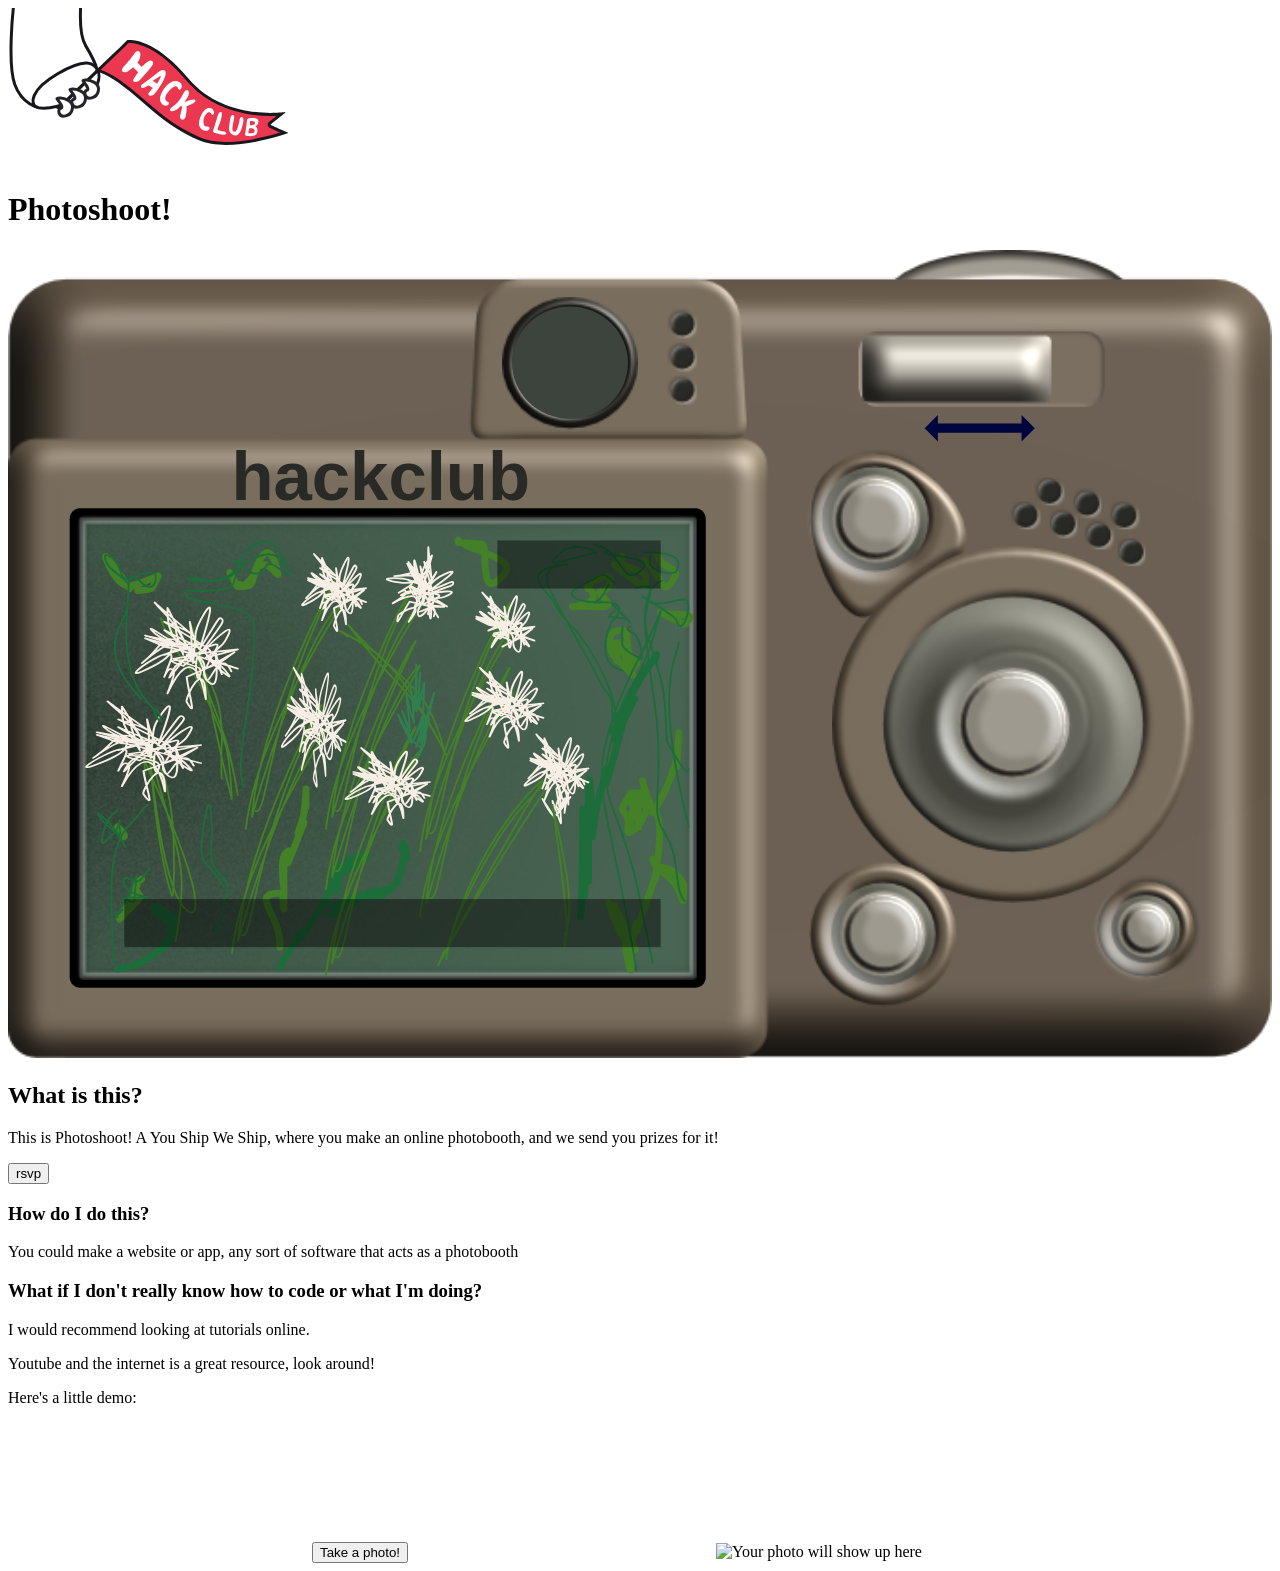
==== rsvp.html @ a75d9b8b "setting up website" ====
<!DOCTYPE html>
<html lang="en">
    <head>
        <meta charset="UTF-8" />
        <meta name="viewport" content="width=device-width, initial-scale=1.0" />
        <title>Photoshoot!</title>
        <script src="" defer></script>
        <link rel="stylesheet" type="text/css" href="style.css" />
    </head>
    <body>
        <div>
            <img src="imgs/flag-orpheus-top.svg"/>
        </div>
        <div>
            <h1>Photoshoot!</h1>
        </div>
        <div>
            <img src="imgs/camera.svg"/>
        </div>
        <div>
            <h2>What is this?</h2>
            <p>This is Photoshoot! A You Ship We Ship, where you make an online photobooth, and we send you prizes for it!</p>
            <button>rsvp</button>
        </div>
        <div>
            <h3>How do I do this?</h3>
            <p>You could make a website or app, any sort of software that acts as a photobooth</p>
            <h3>What if I don't really know how to code or what I'm doing?</h3>
            <p>I would recommend looking at tutorials online.</p>
            <p>Youtube and the internet is a great resource, look around!</p>
        </div>

        <div>Here's a little demo:</div>
        <video autoplay playsinline></video>
        <button id="cameraBtn">Take a photo!</button>
        <canvas></canvas>
        <img id="photo" alt="Your photo will show up here"/>

    </body>
</html>
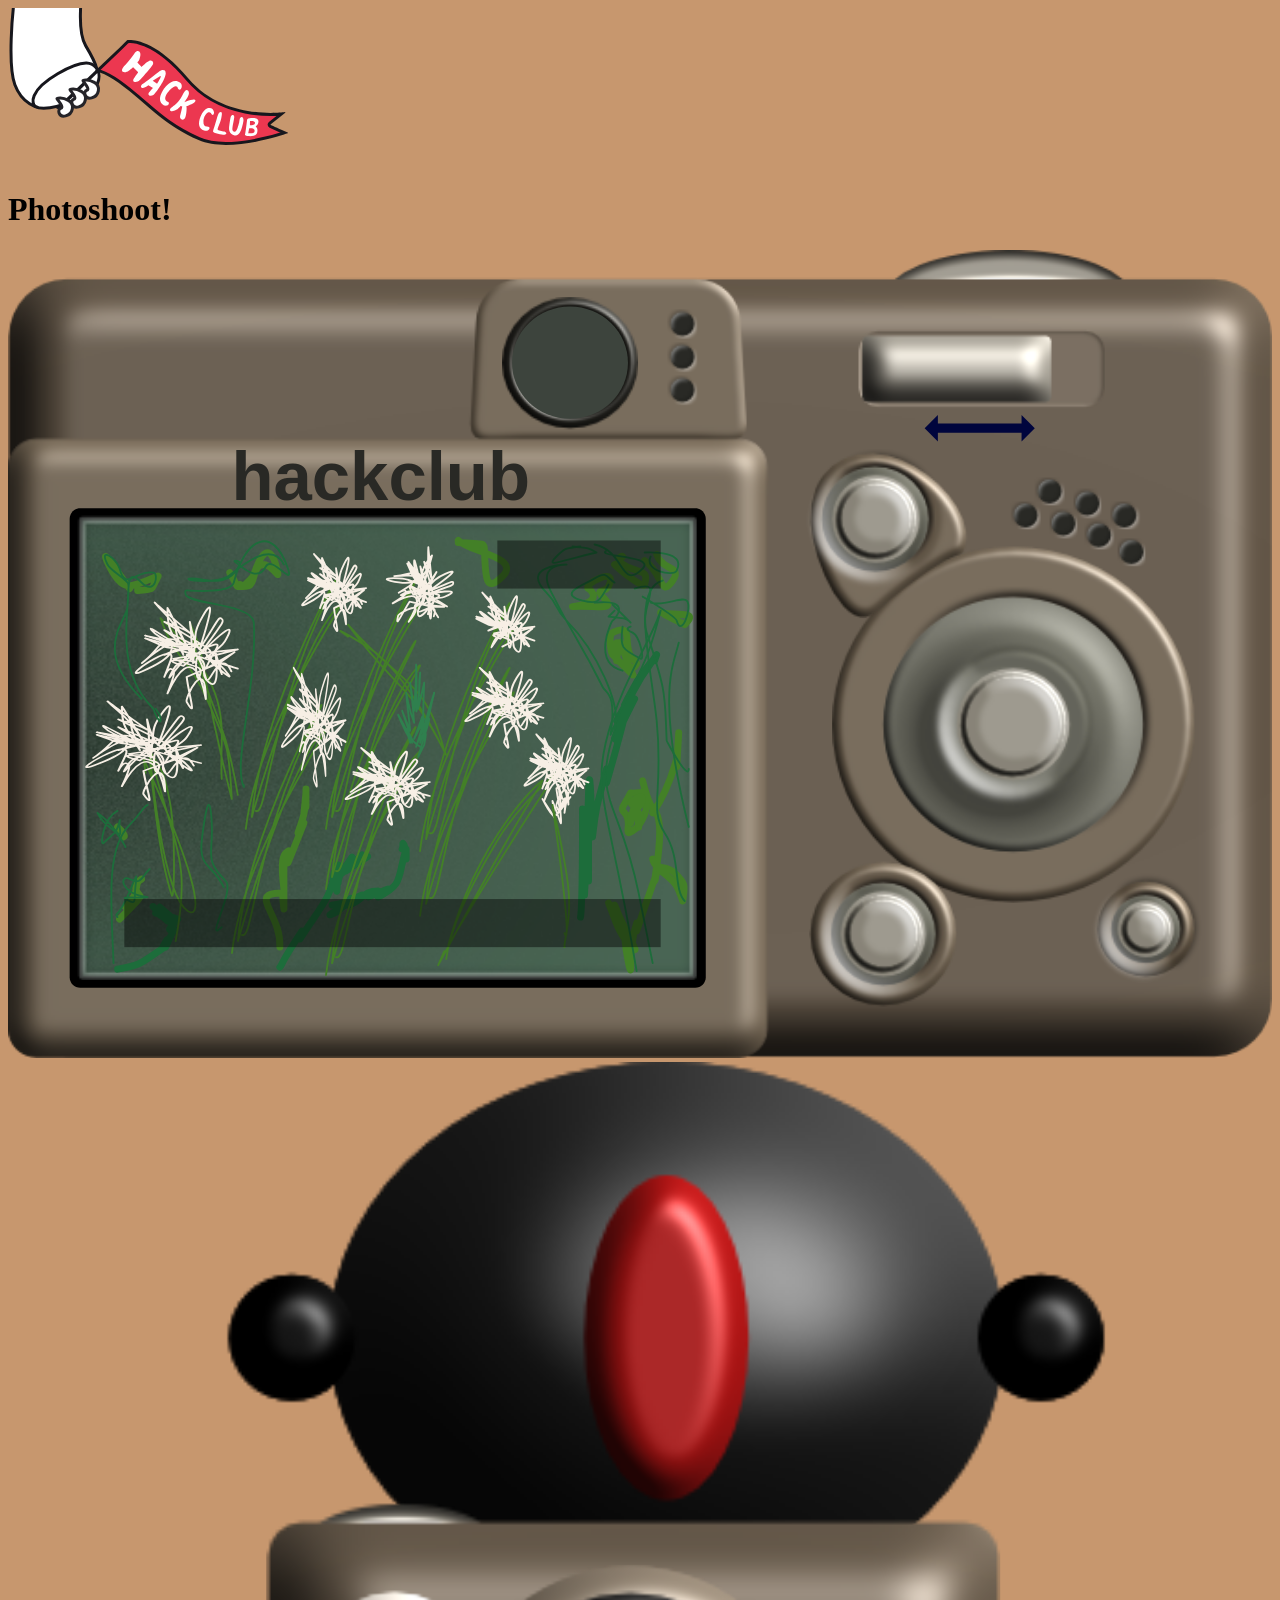
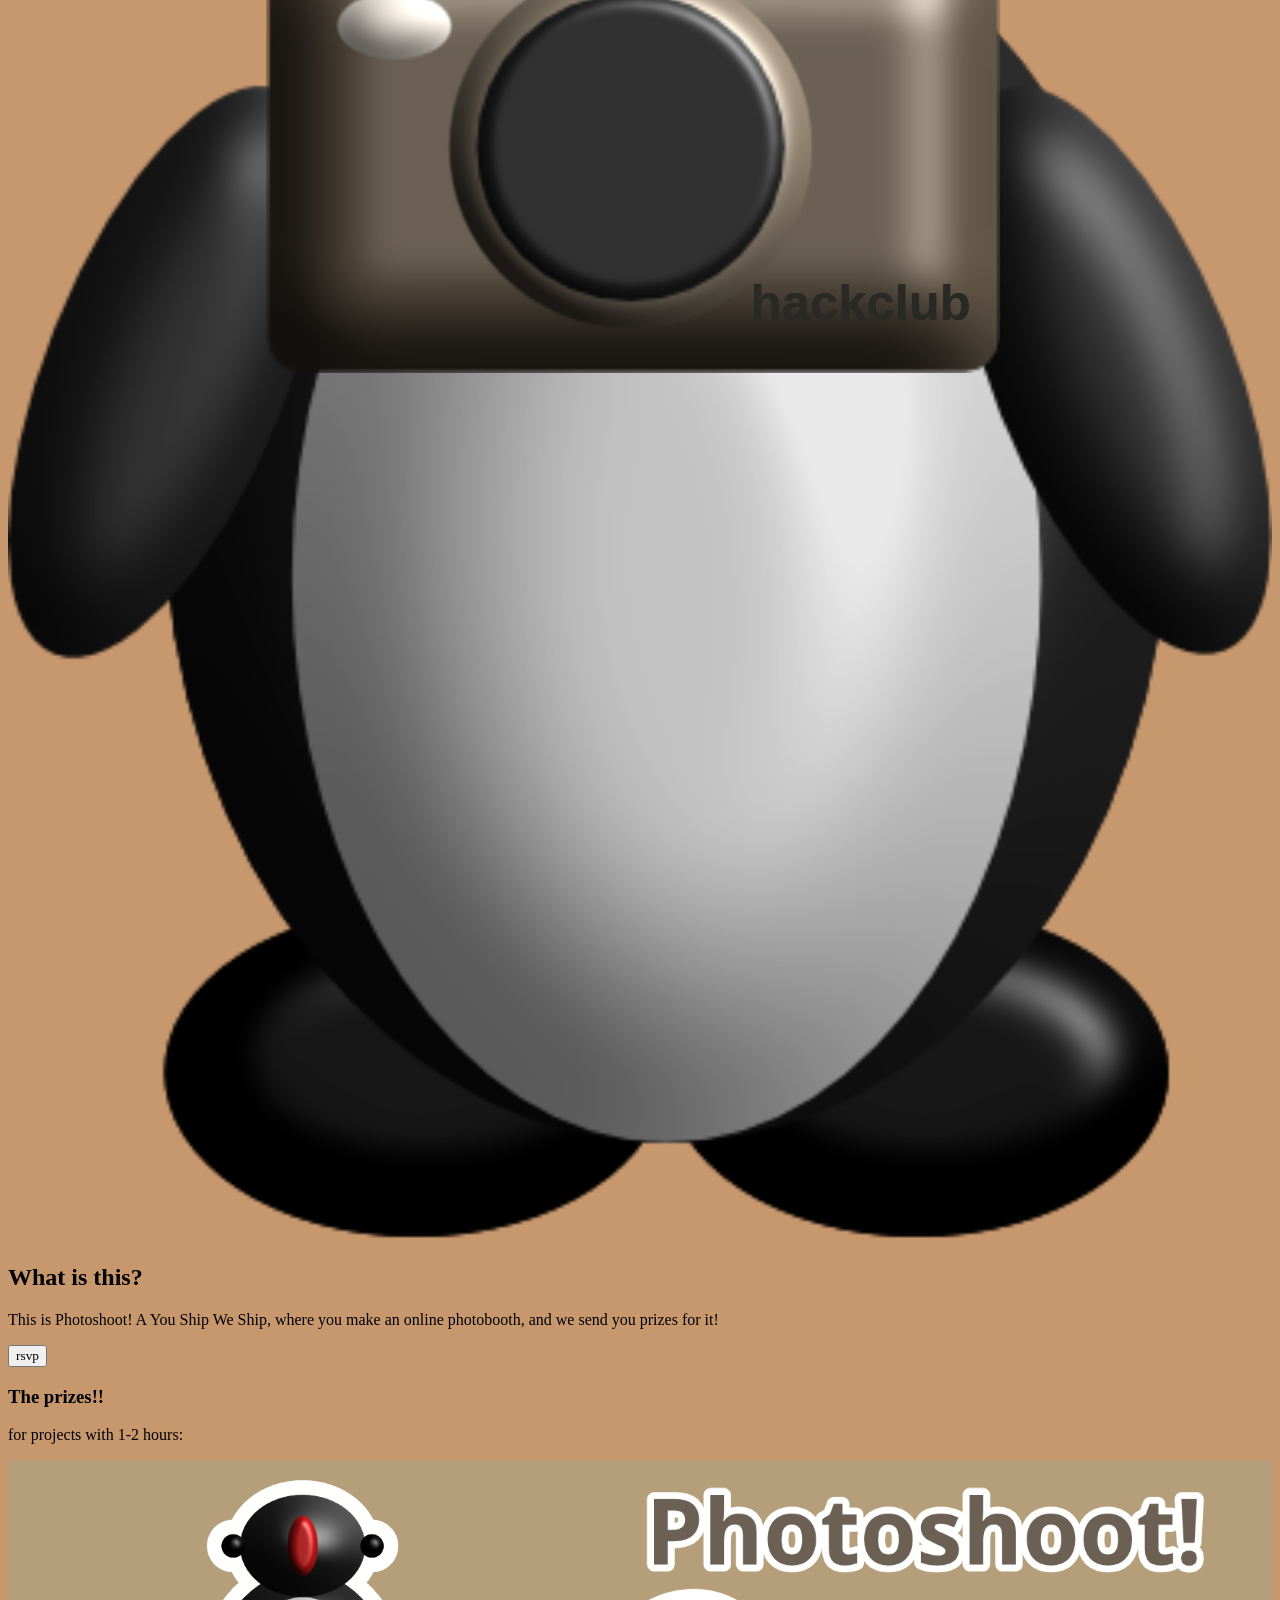
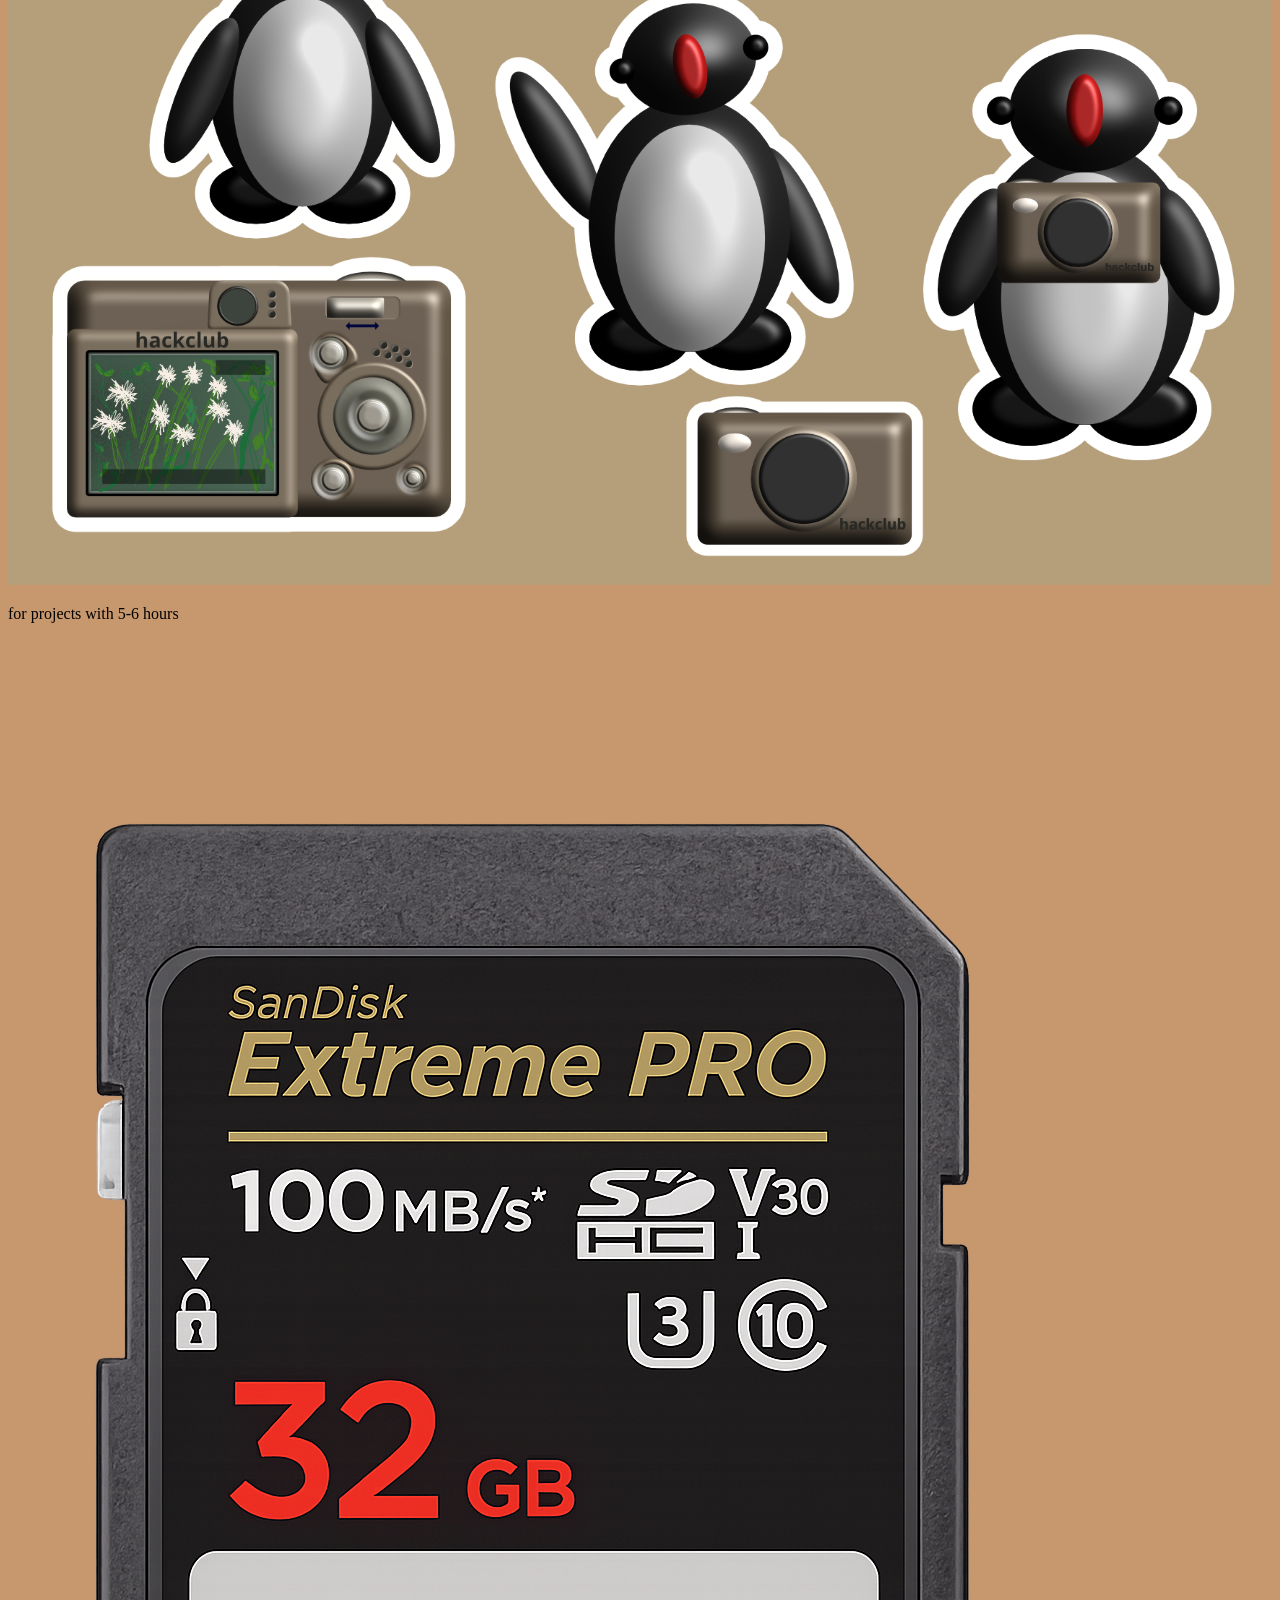
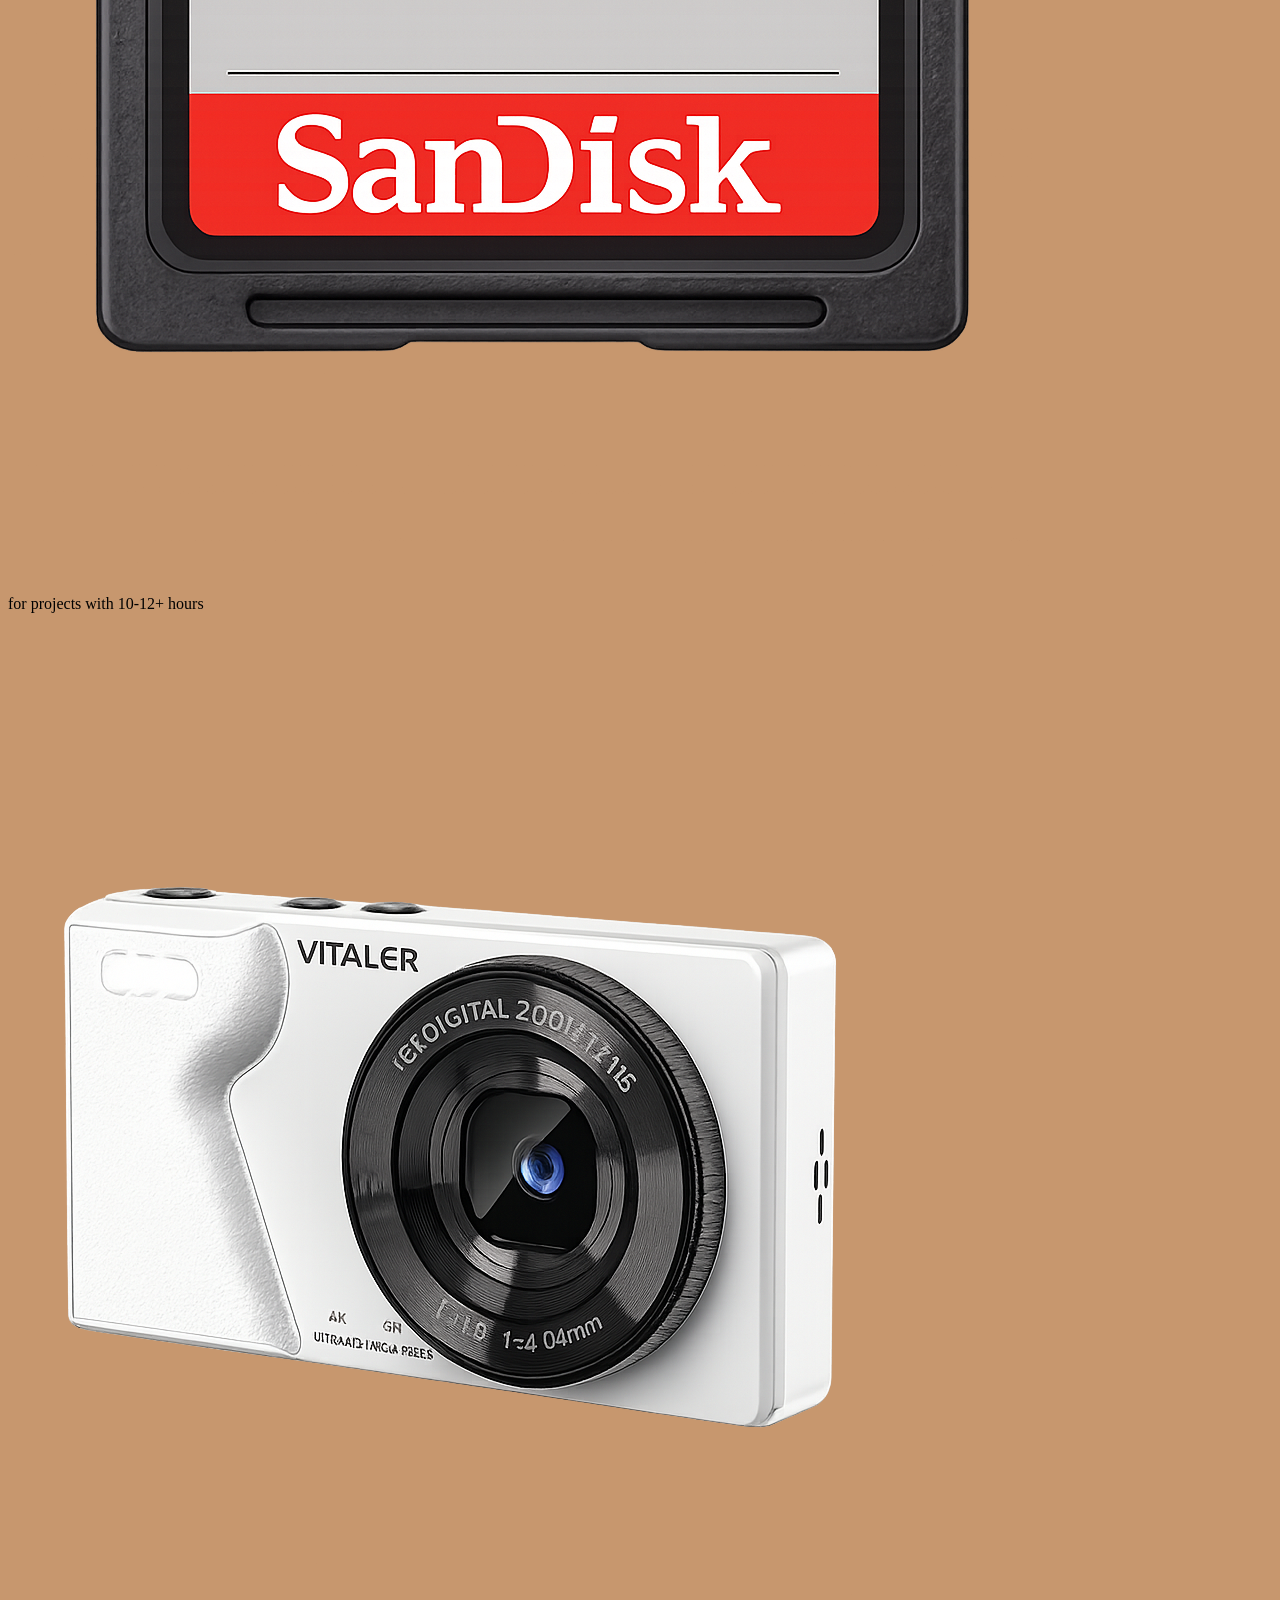
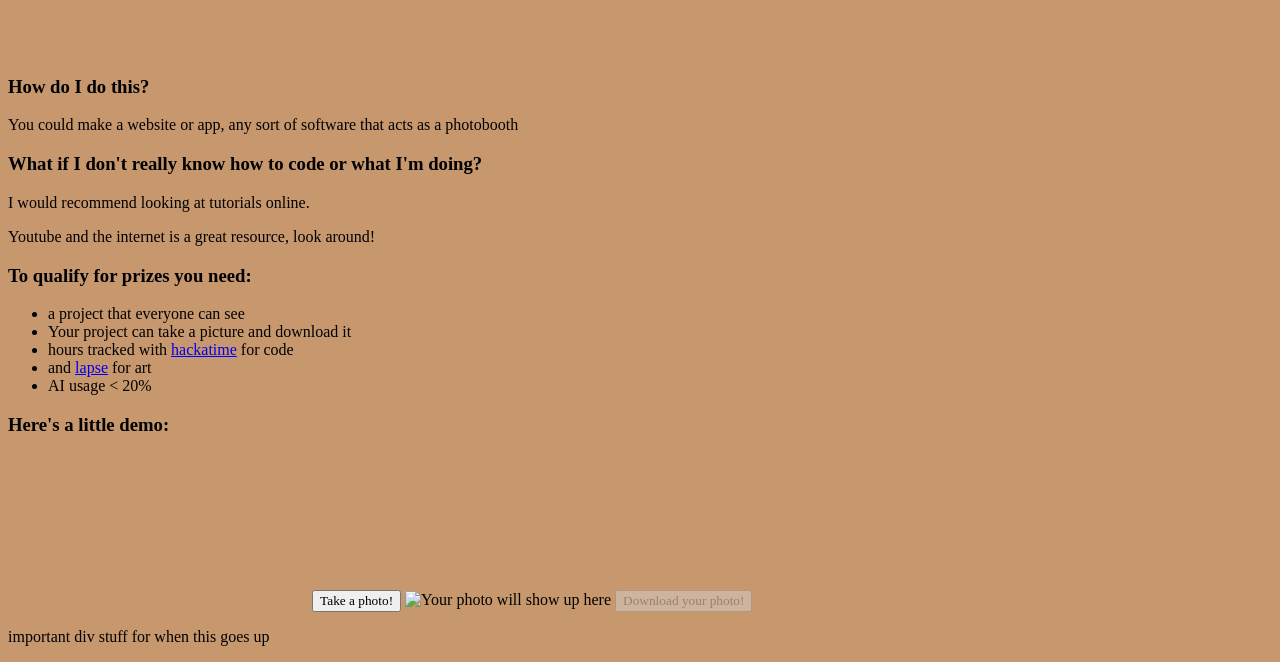
==== commit 543bce7d: "photobooth works" ====
--- a/rsvp.html
+++ b/rsvp.html
@@ -4,12 +4,15 @@
         <meta charset="UTF-8" />
         <meta name="viewport" content="width=device-width, initial-scale=1.0" />
         <title>Photoshoot!</title>
-        <script src="" defer></script>
+        <script src="rsvp.js" defer></script>
+        <script src="camera.js" defer></script>
         <link rel="stylesheet" type="text/css" href="style.css" />
     </head>
     <body>
         <div>
-            <img src="imgs/flag-orpheus-top.svg"/>
+            <a href="https://hackclub.com/">
+                <img src="imgs/flag-orpheus-top.svg" alt="link to hackclub website"/>
+            </a>
         </div>
         <div>
             <h1>Photoshoot!</h1>
@@ -18,9 +21,27 @@
             <img src="imgs/camera.svg"/>
         </div>
         <div>
+            <img src="imgs/polaroid.svg"/>
+        </div>
+        <div>
             <h2>What is this?</h2>
             <p>This is Photoshoot! A You Ship We Ship, where you make an online photobooth, and we send you prizes for it!</p>
             <button>rsvp</button>
+        </div>
+        <div>
+            <h3>The prizes!!</h3>
+            <div>
+                <p>for projects with 1-2 hours:</p>
+                <img src="imgs/stickersheet.svg"/>
+            </div>
+            <div>
+                <p>for projects with 5-6 hours</p>
+                <img src="imgs/sdcard.png"/>
+            </div>
+            <div>
+                <p>for projects with 10-12+ hours</p>
+                <img src="imgs/digicam.png"/>
+            </div>
         </div>
         <div>
             <h3>How do I do this?</h3>
@@ -30,11 +51,27 @@
             <p>Youtube and the internet is a great resource, look around!</p>
         </div>
 
-        <div>Here's a little demo:</div>
-        <video autoplay playsinline></video>
-        <button id="cameraBtn">Take a photo!</button>
-        <canvas></canvas>
-        <img id="photo" alt="Your photo will show up here"/>
+        <div>
+            <h3>To qualify for prizes you need:</h3>
+            <ul>
+            <li>a project that everyone can see</li>
+            <li>Your project can take a picture and download it</li>
+            <li>hours tracked with <a href="https://hackatime.hackclub.com/">hackatime</a> for code</li>
+            <li>and <a href="https://lapse.hackclub.com/">lapse</a> for art</li>
+            <li>AI usage < 20%</li>
+        </ul>
+        </div>
 
+        <div>
+            <h3>Here's a little demo:</h3>
+            <video id="video" autoplay playsinline></video>
+            <button id="cameraBtn">Take a photo!</button>
+            <canvas id="canvas"></canvas>
+            <img id="photo" alt="Your photo will show up here"/>
+            <button id="downloadBtn">Download your photo!</button>
+        </div>
+        <div>
+            <p>important div stuff for when this goes up</p>
+        </div>
     </body>
 </html>
--- a/style.css
+++ b/style.css
@@ -0,0 +1,16 @@
+@font-face {
+    font-family: "Noto";
+    src: url(/photoshoot/font/NotoSans-VariableFont_wdth,wght.ttf) format("truetype");
+}
+
+*{
+    font-family: "Noto";
+}
+
+canvas {
+    display: none;
+}
+
+body {
+    background-color: #C7976E;
+}
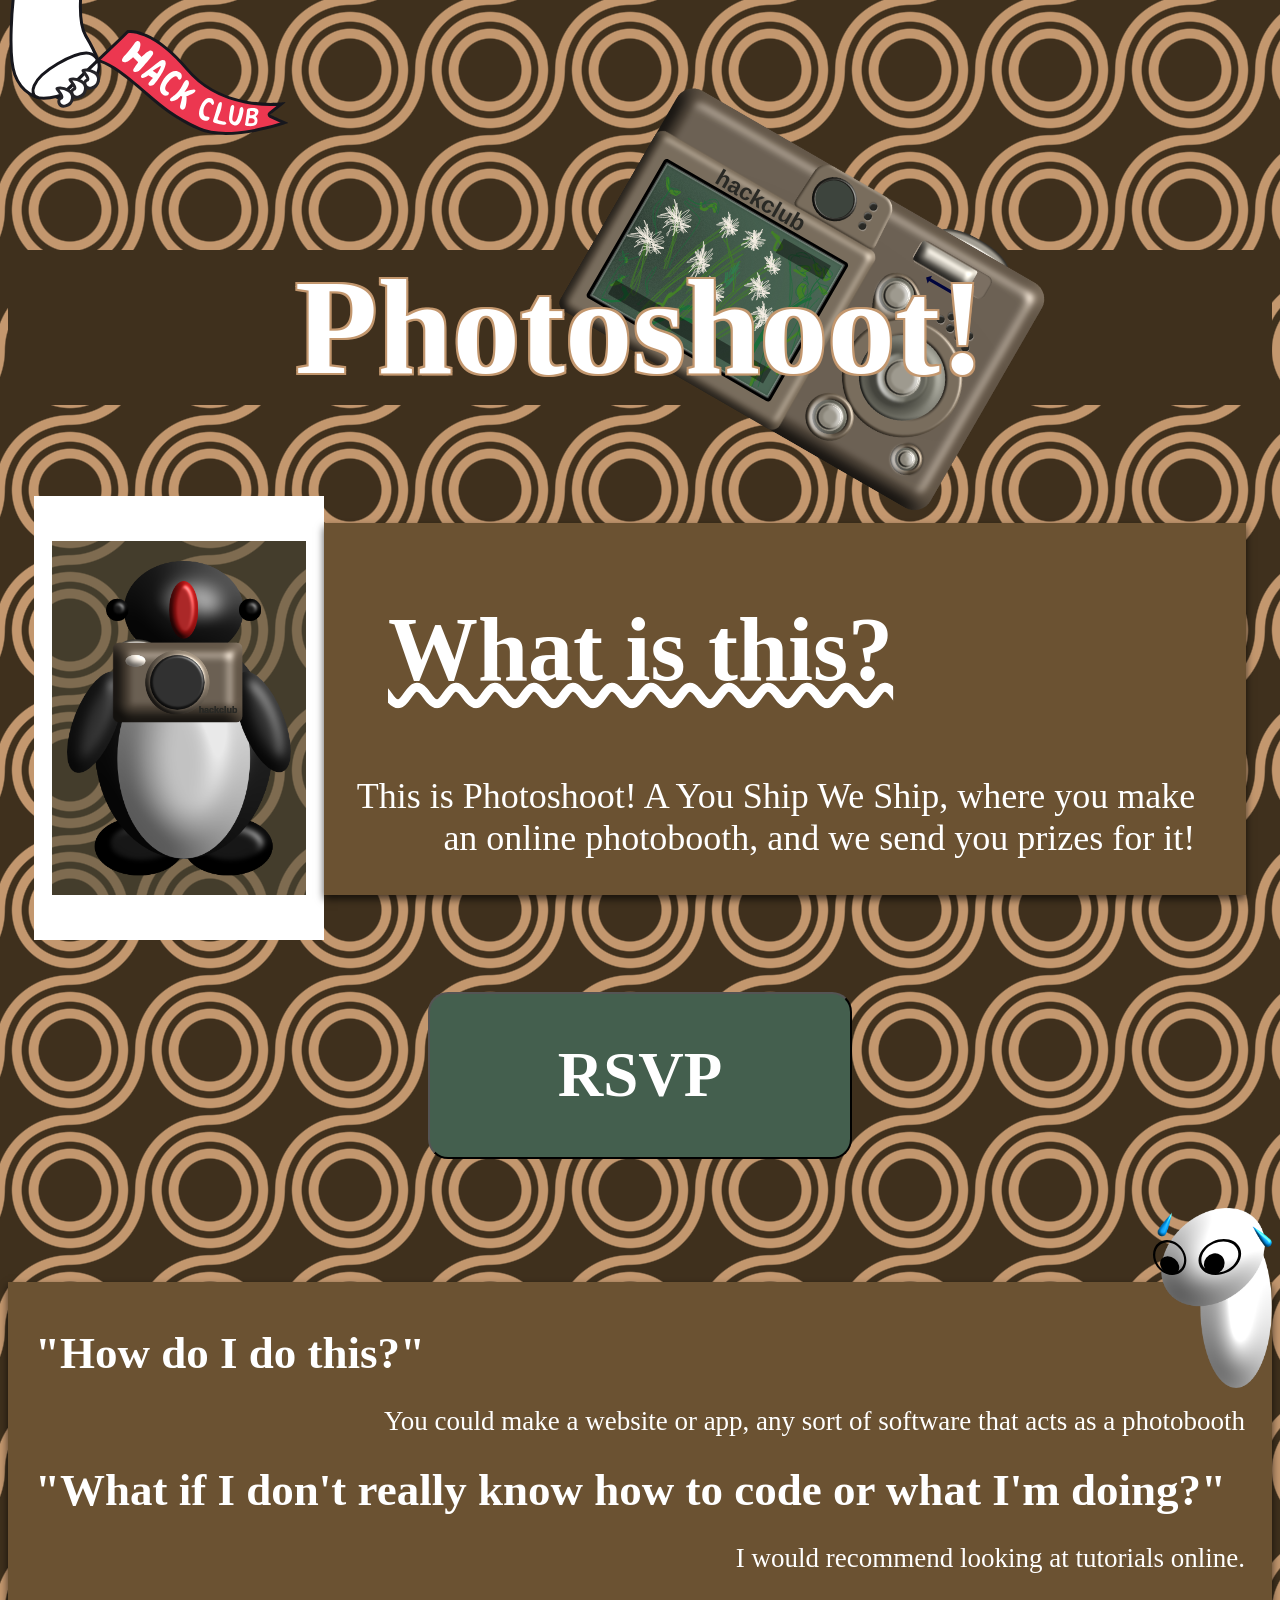
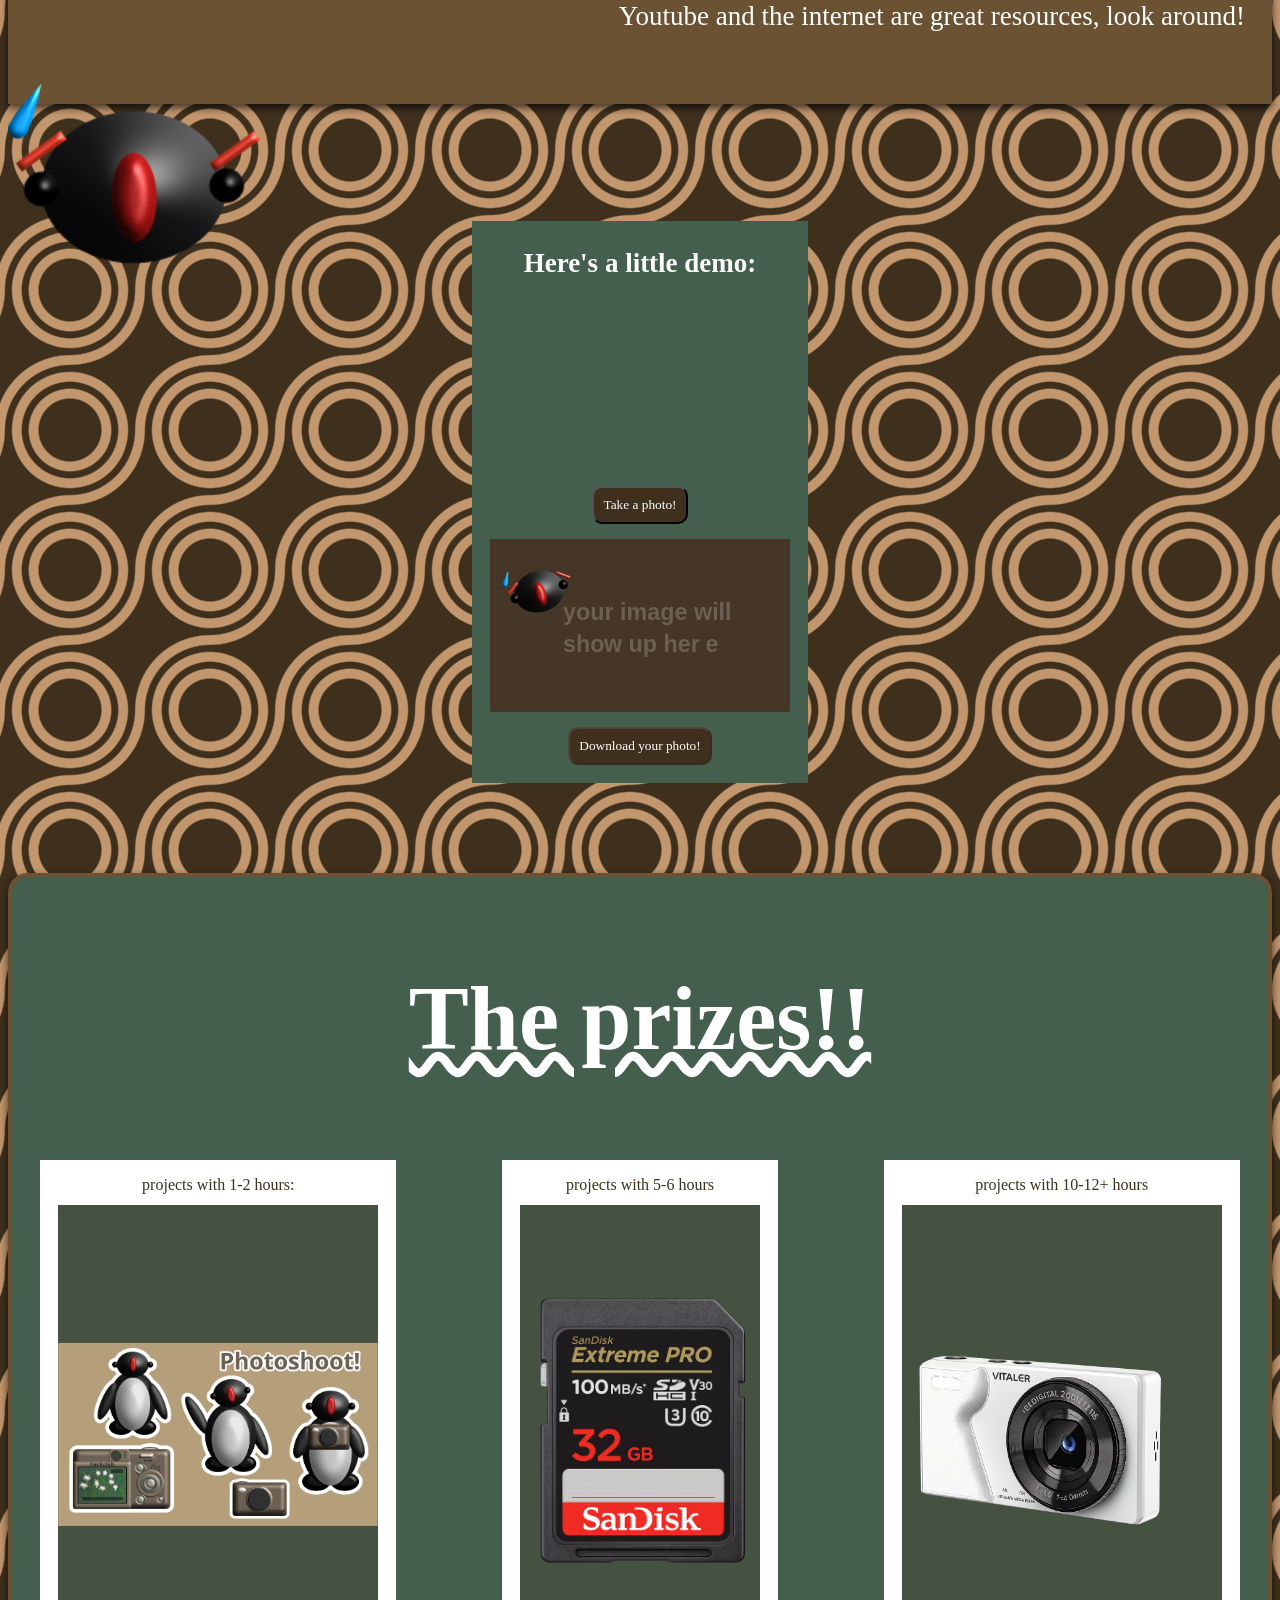
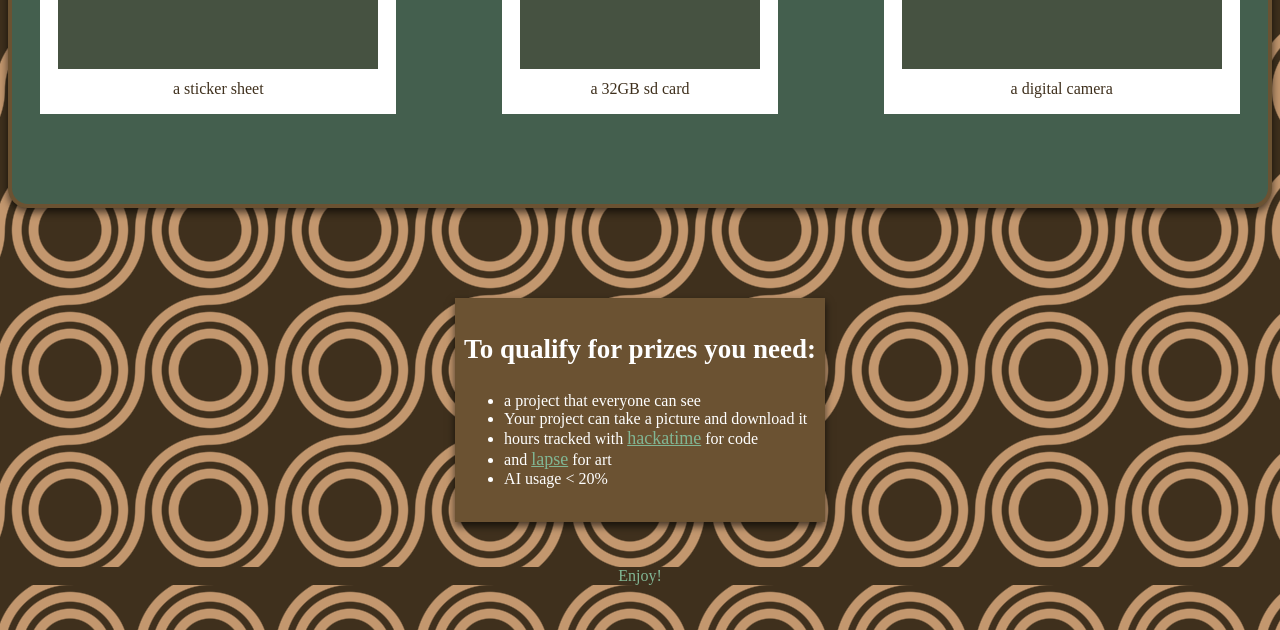
==== commit 99bafd73: "Basically 99% of the website just need rsvp link" ====
--- a/rsvp.html
+++ b/rsvp.html
@@ -4,54 +4,82 @@
         <meta charset="UTF-8" />
         <meta name="viewport" content="width=device-width, initial-scale=1.0" />
         <title>Photoshoot!</title>
-        <script src="rsvp.js" defer></script>
         <script src="camera.js" defer></script>
         <link rel="stylesheet" type="text/css" href="style.css" />
     </head>
     <body>
-        <div>
+        <div id="hcflag">
             <a href="https://hackclub.com/">
                 <img src="imgs/flag-orpheus-top.svg" alt="link to hackclub website"/>
             </a>
         </div>
-        <div>
+        <div id="titleContainer">
             <h1>Photoshoot!</h1>
-        </div>
-        <div>
-            <img src="imgs/camera.svg"/>
-        </div>
-        <div>
+            <div id="camContainer">
+                <img src="imgs/camera.svg"/>
+            </div>
+        </div>           
+
+        <div id="whatIsContainer">
+        <div id="polaroidContainer">
             <img src="imgs/polaroid.svg"/>
-        </div>
-        <div>
+        </div>  
+        <div id="whatIsText">          
             <h2>What is this?</h2>
             <p>This is Photoshoot! A You Ship We Ship, where you make an online photobooth, and we send you prizes for it!</p>
-            <button>rsvp</button>
         </div>
-        <div>
-            <h3>The prizes!!</h3>
-            <div>
-                <p>for projects with 1-2 hours:</p>
-                <img src="imgs/stickersheet.svg"/>
+        </div>
+        <div id="centerBtn">
+            <button id="rsvp">RSVP</button>   
+        </div>  
+
+        <div id="howContainer">
+            <div id="howContainerImgO">
+                <img src="imgs/orpheusWorry.svg"/>
             </div>
-            <div>
-                <p>for projects with 5-6 hours</p>
-                <img src="imgs/sdcard.png"/>
+            <div id="howContainerText">
+                <h3>"How do I do this?"</h3>
+                <p>You could make a website or app, any sort of software that acts as a photobooth</p>
+                <h3 >"What if I don't really know how to code or what I'm doing?"</h3>
+                <p>I would recommend looking at tutorials online.</p>
+                <p>Youtube and the internet are great resources, look around!</p>
             </div>
-            <div>
-                <p>for projects with 10-12+ hours</p>
-                <img src="imgs/digicam.png"/>
+            <div id="howContainerImgP">
+                <img src="imgs/polaroidWorry.svg"/>
             </div>
         </div>
-        <div>
-            <h3>How do I do this?</h3>
-            <p>You could make a website or app, any sort of software that acts as a photobooth</p>
-            <h3>What if I don't really know how to code or what I'm doing?</h3>
-            <p>I would recommend looking at tutorials online.</p>
-            <p>Youtube and the internet is a great resource, look around!</p>
+
+        <div id="photobooth">
+            <h3>Here's a little demo:</h3>
+            <video id="video" autoplay playsinline></video>
+            <button id="cameraBtn">Take a photo!</button>
+            <canvas id="canvas"></canvas>
+            <img src="imgs/placeholder.svg" id="photo" alt="Your photo will show up here"/>
+            <button id="downloadBtn">Download your photo!</button>
         </div>
 
-        <div>
+        <div id="prizeContainer">
+            <h3>The prizes!!</h3>
+            <div id="prizes">
+                <div class="prize">
+                    <p>projects with 1-2 hours:</p>
+                    <img src="imgs/stickersheet.svg"/>
+                    <p class="name">a sticker sheet</p>
+                </div>
+                <div class="prize">
+                    <p>projects with 5-6 hours</p>
+                    <img src="imgs/sdcard.png"/>
+                    <p class="name">a 32GB sd card</p>
+                </div>
+                <div class="prize">
+                    <p>projects with 10-12+ hours</p>
+                    <img src="imgs/digicam.png"/>
+                    <p class="name">a digital camera</p>
+                </div>
+            </div>
+        </div>
+
+        <div id="qualifyContainer">
             <h3>To qualify for prizes you need:</h3>
             <ul>
             <li>a project that everyone can see</li>
@@ -61,17 +89,8 @@
             <li>AI usage < 20%</li>
         </ul>
         </div>
-
-        <div>
-            <h3>Here's a little demo:</h3>
-            <video id="video" autoplay playsinline></video>
-            <button id="cameraBtn">Take a photo!</button>
-            <canvas id="canvas"></canvas>
-            <img id="photo" alt="Your photo will show up here"/>
-            <button id="downloadBtn">Download your photo!</button>
-        </div>
-        <div>
-            <p>important div stuff for when this goes up</p>
+        <div id="end">
+            <p>Enjoy!</p>
         </div>
     </body>
 </html>
--- a/style.css
+++ b/style.css
@@ -12,5 +12,293 @@
 }
 
 body {
-    background-color: #C7976E;
-}
+    color: #ffffff;
+  --s: 70px; /* control the size*/
+  --c1: #c3976e;
+  --c2: #3f301d;
+  
+  --_l: #0000 46%,var(--c1) 47% 53%,#0000 54%;
+  background:
+    radial-gradient(100% 100% at 100% 100%,var(--_l)) var(--s) var(--s),
+    radial-gradient(100% 100% at 0    0   ,var(--_l)) var(--s) var(--s),
+    radial-gradient(100% 100%,#0000 22%,var(--c1) 23% 29%, #0000 30% 34%,var(--c1) 35% 41%,#0000 42%),
+    var(--c2);
+  background-size: calc(var(--s)*2) calc(var(--s)*2);
+
+  
+}
+
+#hcflag {
+    margin-top: -10px;
+}
+
+
+
+h1 {
+    font-size: 15vh;
+    text-align: center;
+    text-shadow: -2px -2px 0 #c3976e, 2px -2px 0 #c3976e,
+          -2px 2px 0 #c3976e, 2px 2px 0 #c3976e; color: white;   
+          z-index: 4;
+}
+
+#centerBtn {
+    display: flex;
+    justify-content: center;
+    align-items: center;
+    height: 20vh;
+}
+#rsvp {
+
+    font-size: 7vh;
+    font-weight: bolder;
+    border-radius: 20px;
+    align-items: center;
+    background-color: #445F4E;
+    padding: 5vh 10vw;
+    color: #ffffff;
+    transition: 200ms;
+}
+#rsvp:hover {
+    background-color: #5f866d;
+}
+
+#titleContainer {
+    position: relative;
+    background-color: #3f301d;
+    z-index: 0;
+}
+
+#camContainer {
+    position: absolute;
+    top: -10vh;
+    right: 20vw;
+    rotate: 30deg;
+    z-index: -1;
+}
+
+#camContainer:hover {
+    rotate: -20deg;
+}
+
+#camContainer img {
+    max-height: fit-content;
+    min-height: 30vh;
+}
+
+#whatIsContainer {
+    margin-top: 5vh;
+    margin-bottom: 5vh;
+}
+
+#polaroidContainer {
+    display: grid;
+    place-items: center;
+    background-color: #4948388e;
+    border: solid 2vh white;
+    border-top: solid 5vh white;
+    border-bottom: solid 5vh white;
+    margin-left: 2vw;
+}
+
+#polaroidContainer img {
+    max-height: 35vh;
+    min-height: 30vh;
+    display: inline;
+}
+
+#whatIsContainer {
+    display: grid;
+    grid-template-columns: 1fr 3fr;
+}
+
+#whatIsText{
+    background-color: #6b5232;
+
+    margin-right: 2vw;
+    box-shadow: 0px 4px 8px 0px rgba(0, 0, 0, 0.664);
+    margin-top: 3vh;
+    margin-bottom: 5vh;
+}
+#whatIsText h2 {
+    font-size: 10vh;
+    text-align: left;
+    margin-left: 5vw;
+    text-decoration: underline wavy;
+}
+
+#whatIsText p {
+    font-size: 4vh;
+    text-align: right;
+    margin-right: 4vw;
+}
+
+#prizeContainer {
+    margin-top: 10vh;
+    margin-bottom: 10vh;
+    background-color: #445F4E;
+    padding-bottom: 10vh;
+    border-radius: 20px;
+    border: #6b5232 0.5vh solid;
+    box-shadow: 0px 4px 8px 0px rgba(0, 0, 0, 0.664);
+}
+
+#prizeContainer h3 {
+    text-align: center;
+    font-size: 10vh;
+    text-decoration: underline wavy;
+}
+
+#prizes {
+    display: grid;
+    grid-template-columns: repeat(auto-fit, minmax(250px, 1fr));
+    justify-items: center;
+    gap: 1vh;
+}
+.prize {
+    text-align: center;
+
+    background-color: #4948388e;
+    border: solid 2vh white;
+    border-top: solid 5vh white;
+    border-bottom: solid 5vh white;
+}
+
+.prize img {
+    width: 100%;
+    max-width: 25vw;
+    height: 40vh;
+    object-fit: contain;
+}
+
+.prize p {
+    transform: translatey(-5vh);  
+    color: #3f301d;  
+}
+p.name{
+    transform: translateY(5vh);
+}
+
+#howContainer {
+    margin-top: 10vh;
+    margin-bottom: 10vh;
+    position: relative;
+    padding-top: 3vh;
+    padding-bottom: 3vh;
+
+}
+
+#howContainerImgO{
+    position: absolute;
+    top: -10%;
+    transform: translateY(0%);
+}
+
+#howContainerImgP{
+    position: absolute;
+    top: 90%;
+    transform: translateY(0%);
+} 
+
+#howContainerImgP {
+    left: 0;
+}
+
+#howContainerImgO{
+    right: 0;
+}
+
+#howContainerImgO img{
+    max-height: 30vh;
+    min-height: 20vh;
+}
+
+#howContainerImgP img{
+    max-height: 30vh;
+    min-height: 20vh;
+}
+
+#howContainer h3{
+    font-size: 5vh;
+    font-weight: bolder;
+    text-align: left;  
+    margin-left: 3vh;  
+    display: inline;
+}
+
+#howContainer p{
+    font-size: 3vh;
+    text-align: right;
+    margin-right: 3vh;
+}
+
+#howContainerText {
+    background-color: #6b5232;
+    box-shadow: 0px 4px 8px 0px rgba(0, 0, 0, 0.664);
+    padding-bottom: 5vh;
+    padding-top: 5vh;
+}
+
+
+
+#qualifyContainer {
+    background-color: #6b5232;
+    margin-left: 2vw;
+    box-shadow: 0px 4px 8px 0px rgba(0, 0, 0, 0.664);
+    margin-top: 3vh;
+    margin-bottom: 5vh;
+    width: fit-content;
+    flex-direction: column;
+    margin: auto;
+    padding-top: 1vh;
+    padding-bottom: 2vh;
+    padding-left: 1vh;
+    padding-right: 1vh;
+}
+
+#qualifyContainer h3{
+    font-size: 3vh;
+}
+
+#qualifyContainer a{
+    font-size: 2vh;
+    color: #81b694;
+}
+
+#photobooth {
+    background-color: #445F4E;
+    display: flex;
+    width: fit-content;
+    flex-direction: column;
+    align-items: center;
+    text-align: center;
+    gap: 15px;
+    margin: 0 auto;
+    padding-left: 2vh;
+    padding-right: 2vh;
+    padding-bottom: 2VH;
+}
+
+#photobooth h3{
+    font-size: 3VH;
+}
+
+#photobooth button{
+    padding: 1vh;
+    border-radius: 10px;
+    background-color: #3f301d;
+    color: #ffffff;
+    transition: 200ms;
+}
+
+#photobooth button:hover{
+    background-color: #6b5232;
+}
+
+#end {
+    text-align: center;
+    margin-bottom: 5vh;
+    margin-top: 5vh;
+    color: #81b694;
+    background-color: #3f301d;
+}
